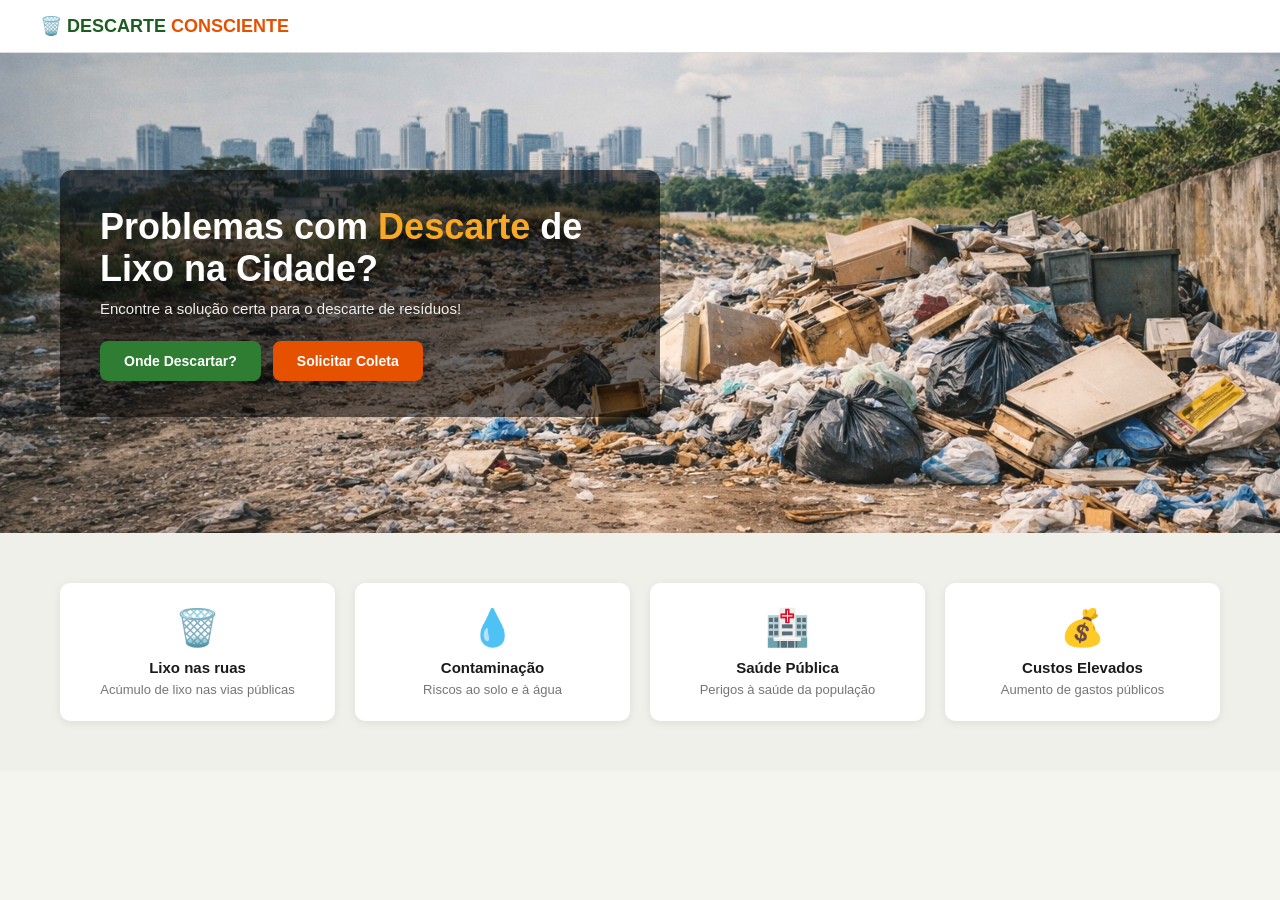
==== index.html @ e506c321 "FEAT01: criação da navbar, banner principal e cards da seção de problemas" ====
<!DOCTYPE html>
<html lang="pt-BR">
<head>
  <meta charset="UTF-8">
  <title>Descarte Consciente</title>
  <link rel="stylesheet" href="style.css">
</head>
<body>

  <nav>
    <a class="logo" href="index.html">🗑️ DESCARTE <span>CONSCIENTE</span></a>
  </nav>

  <div class="hero" id="inicio">
    <div class="hero-content">
      <h1>Problemas com <span>Descarte</span> de Lixo na Cidade?</h1>
      <p>Encontre a solução certa para o descarte de resíduos!</p>
      <div class="hero-buttons">
        <a href="#locais" class="btn-green">Onde Descartar?</a>
        <a href="#coleta" class="btn-orange">Solicitar Coleta</a>
      </div>
    </div>
  </div>


  <section style="background-color: #f0f0ea;" id="como-funciona">
    <div class="problems-grid">

      <div class="problem-card">
        <div class="icon">🗑️</div>
        <h3>Lixo nas ruas</h3>
        <p>Acúmulo de lixo nas vias públicas</p>
      </div>

      <div class="problem-card">
        <div class="icon">💧</div>
        <h3>Contaminação</h3>
        <p>Riscos ao solo e à água</p>
      </div>

      <div class="problem-card">
        <div class="icon">🏥</div>
        <h3>Saúde Pública</h3>
        <p>Perigos à saúde da população</p>
      </div>

      <div class="problem-card">
        <div class="icon">💰</div>
        <h3>Custos Elevados</h3>
        <p>Aumento de gastos públicos</p>
      </div>

    </div>
  </section>

</body>
---- style.css ----
/* ── GERAL ── */
body {
  font-family: Arial, sans-serif;
  margin: 0;
  padding: 0;
  background-color: #f5f5f0;
  color: #1a1a1a;
}

/* ── NAVEGAÇÃO ── */
nav {
  background-color: white;
  padding: 15px 40px;
  display: flex;
  align-items: center;
  justify-content: space-between;
  border-bottom: 1px solid #ddd;
}

.logo {
  font-weight: bold;
  font-size: 18px;
  color: #1b5e20;
  text-decoration: none;
}

.logo span {
  color: #e65100;
}

.hero {
  background-image: url('banner.png');
  background-size: cover;
  background-position: center;
  height: 480px;
  display: flex;
  align-items: center;
  padding: 0 60px;
}

.hero-content {
  background-color: rgba(0, 0, 0, 0.55);
  padding: 36px 40px;
  border-radius: 12px;
  max-width: 520px;
}

.hero-content h1 {
  color: white;
  font-size: 36px;
  margin: 0 0 10px 0;
}

.hero-content h1 span {
  color: #f9a825;
}

.hero-content p {
  color: #eee;
  font-size: 15px;
  margin: 0 0 24px 0;
}

.hero-buttons {
  display: flex;
  gap: 12px;
}

.btn-green {
  background-color: #2e7d32;
  color: white;
  padding: 12px 24px;
  border: none;
  border-radius: 8px;
  font-size: 14px;
  font-weight: bold;
  cursor: pointer;
  text-decoration: none;
}

.btn-green:hover {
  background-color: #1b5e20;
}

.btn-orange {
  background-color: #e65100;
  color: white;
  padding: 12px 24px;
  border: none;
  border-radius: 8px;
  font-size: 14px;
  font-weight: bold;
  cursor: pointer;
  text-decoration: none;
}

.btn-orange:hover {
  background-color: #bf360c;
}

section {
  padding: 50px 60px;
}

.section-title {
  font-size: 22px;
  font-weight: bold;
  color: #1b5e20;
  margin-bottom: 24px;
}

.problems-grid {
  display: flex;
  gap: 20px;
}

.problem-card {
  background-color: white;
  border-radius: 10px;
  padding: 24px 20px;
  text-align: center;
  flex: 1;
  box-shadow: 0 2px 8px rgba(0,0,0,0.08);
}

.problem-card .icon {
  font-size: 36px;
  margin-bottom: 10px;
}

.problem-card h3 {
  font-size: 15px;
  margin: 0 0 6px 0;
}

.problem-card p {
  font-size: 13px;
  color: #757575;
  margin: 0;
}
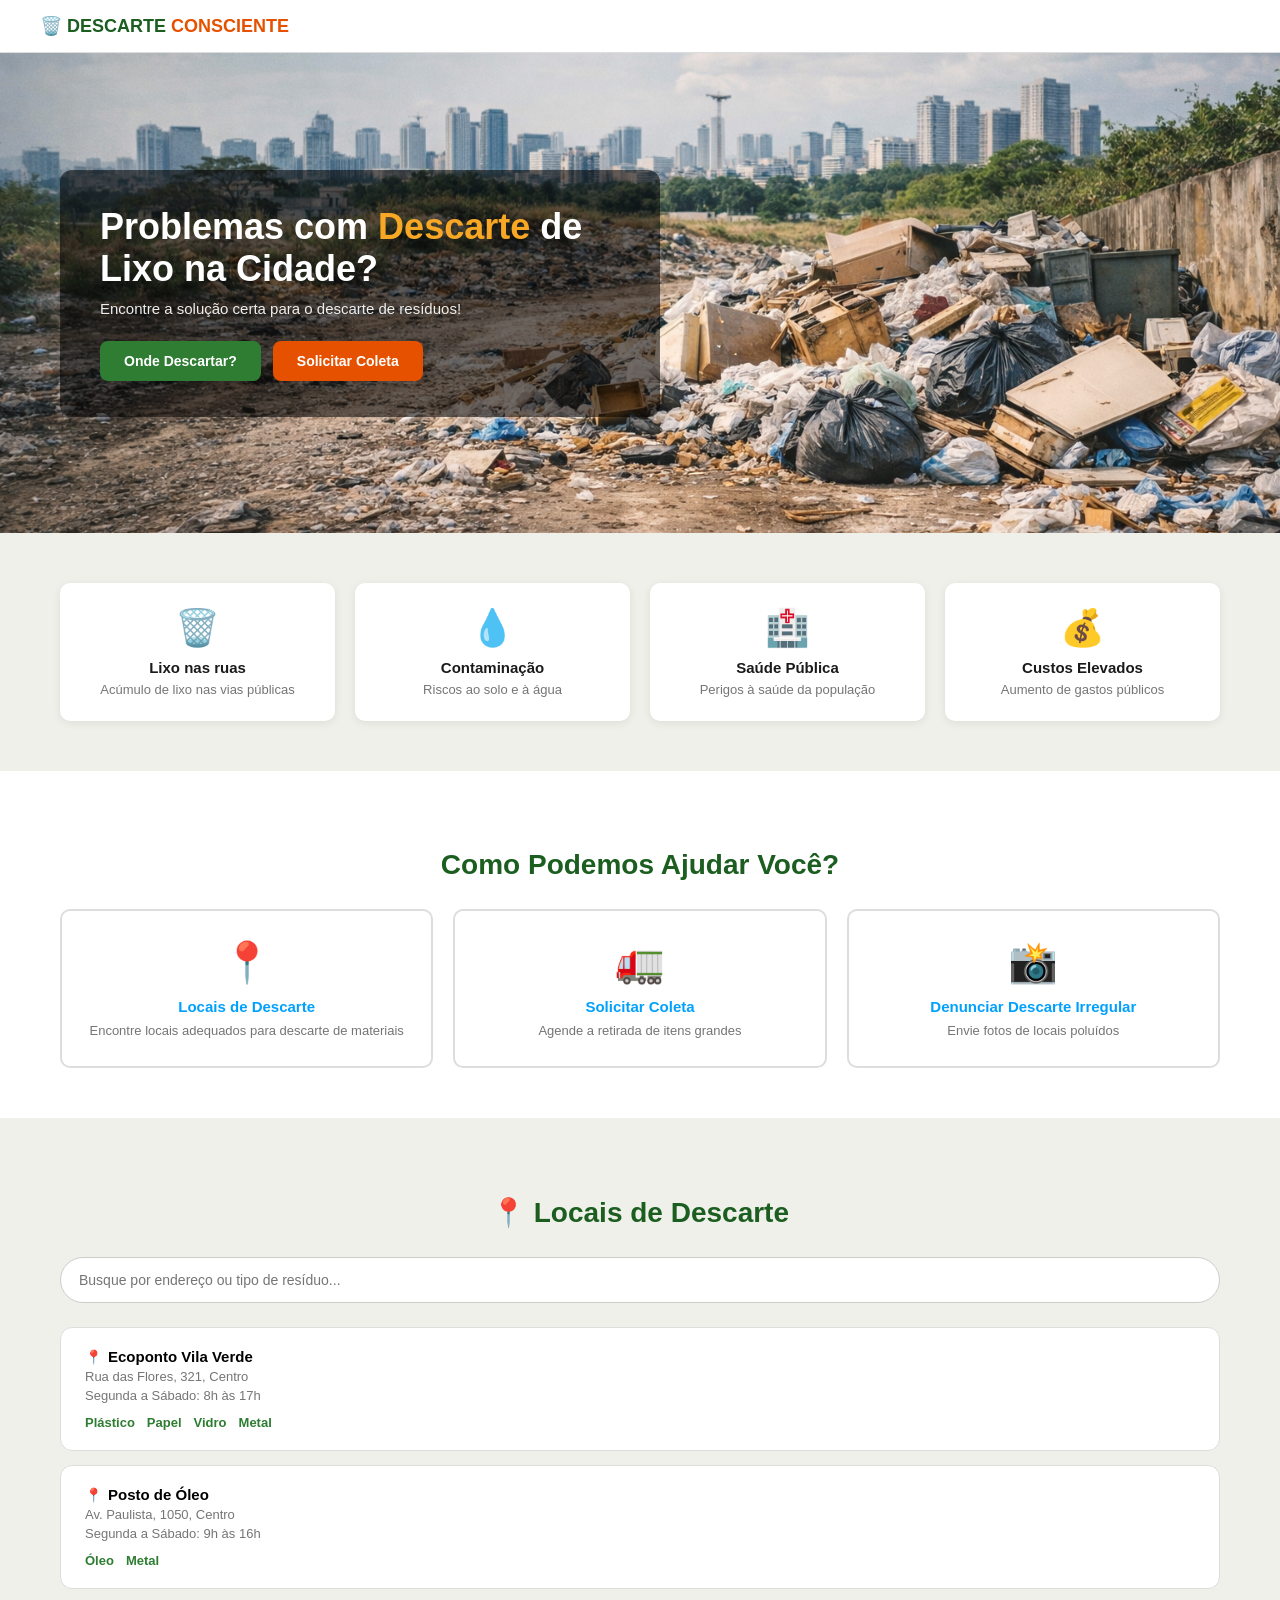
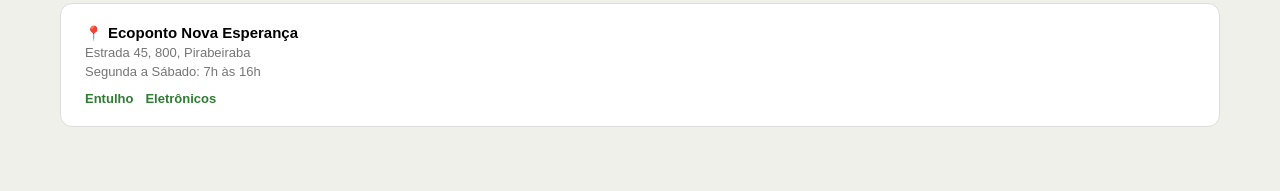
==== commit 249695c1: "FEAT02: adiciona seção de ajuda e lista de locais de descarte" ====
--- a/index.html
+++ b/index.html
@@ -53,4 +53,75 @@
     </div>
   </section>
 
+
+
+  <section class="help-section">
+    <p class="section-title" style="text-align:center;">Como Podemos Ajudar Você?</p>
+    <div class="help-grid">
+
+      <a href="#locais" class="help-card">
+        <div class="icon">📍</div>
+        <h3 class="green">Locais de Descarte</h3>
+        <p>Encontre locais adequados para descarte de materiais</p>
+      </a>
+
+      <a href="#coleta" class="help-card">
+        <div class="icon">🚛</div>
+        <h3 class="orange">Solicitar Coleta</h3>
+        <p>Agende a retirada de itens grandes</p>
+      </a>
+
+      <a href="#denuncia" class="help-card">
+        <div class="icon">📸</div>
+        <h3 class="orange">Denunciar Descarte Irregular</h3>
+        <p>Envie fotos de locais poluídos</p>
+      </a>
+
+    </div>
+  </section>
+
+<section class="locais-section" id="locais">
+  <p class="section-title">📍 Locais de Descarte</p>
+
+  <input
+    class="search-bar"
+    type="text"
+    placeholder="Busque por endereço ou tipo de resíduo..."
+    oninput="filtrarLocais(this.value)"
+  >
+
+  <div class="local-card">
+    <h4 class="local-nome">Ecoponto Vila Verde</h4>
+    <p class="address">Rua das Flores, 321, Centro</p>
+    <p class="horario">Segunda a Sábado: 8h às 17h</p>
+    <div class="tags">
+      <span class="tag">Plástico</span>
+      <span class="tag">Papel</span>
+      <span class="tag">Vidro</span>
+      <span class="tag">Metal</span>
+    </div>
+  </div>
+
+  <div class="local-card">
+    <h4 class="local-nome">Posto de Óleo</h4>
+    <p class="address">Av. Paulista, 1050, Centro</p>
+    <p class="horario">Segunda a Sábado: 9h às 16h</p>
+    <div class="tags">
+      <span class="tag">Óleo</span>
+      <span class="tag">Metal</span>
+    </div>
+  </div>
+
+  <div class="local-card">
+    <h4 class="local-nome">Ecoponto Nova Esperança</h4>
+    <p class="address">Estrada 45, 800, Pirabeiraba</p>
+    <p class="horario">Segunda a Sábado: 7h às 16h</p>
+    <div class="tags">
+      <span class="tag">Entulho</span>
+      <span class="tag">Eletrônicos</span>
+    </div>
+  </div>
+
+</section>
+
 </body>
--- a/style.css
+++ b/style.css
@@ -107,6 +107,7 @@
   font-weight: bold;
   color: #1b5e20;
   margin-bottom: 24px;
+  text-align: center;
 }
 
 .problems-grid {
@@ -137,4 +138,128 @@
   font-size: 13px;
   color: #757575;
   margin: 0;
+}
+
+.help-section {
+  background-color: white;
+}
+
+.help-section .section-title {
+  text-align: center;
+}
+
+.help-grid {
+  display: flex;
+  gap: 20px;
+}
+
+.help-card {
+  border: 2px solid #ddd;
+  border-radius: 10px;
+  padding: 28px 20px;
+  text-align: center;
+  flex: 1;
+  cursor: pointer;
+  text-decoration: none;
+  color: inherit;
+  display: block;
+}
+
+.help-card:hover {
+  border-color: #2e7d32;
+}
+
+.help-card .icon {
+  font-size: 40px;
+  margin-bottom: 12px;
+}
+
+.help-card h3 {
+  font-size: 15px;
+  margin: 0 0 8px 0;
+  color: #00a0fd;
+}
+
+
+.help-card p {
+  font-size: 13px;
+  color: #757575;
+  margin: 0;
+}
+
+
+
+
+.locais-section {
+  background-color: #f0f0ea;
+  padding: 50px 60px;
+}
+
+.section-title {
+  text-align: center;
+  font-size: 28px;
+  font-weight: bold;
+  color: #1b5e20;
+  margin-bottom: 28px;
+}
+
+.search-bar {
+  width: 100%;
+  padding: 14px 18px;
+  border: 1.5px solid #ccc;
+  border-radius: 30px;
+  font-size: 14px;
+  margin-bottom: 24px;
+  box-sizing: border-box;
+  background-color: white;
+}
+
+.local-card {
+  background-color: white;
+  border: 1.5px solid #ddd;
+  border-radius: 12px;
+  padding: 20px 24px;
+  margin-bottom: 14px;
+}
+
+.local-nome {
+  margin: 0 0 4px 0;
+  font-size: 15px;
+  font-weight: bold;
+  color: #000000;
+  display: flex;
+  align-items: center;
+  gap: 6px;
+}
+
+.local-nome::before {
+  content: "📍";
+  font-size: 14px;
+}
+
+.address {
+  font-size: 13px;
+  color: #757575;
+  margin: 0 0 4px 0;
+}
+
+.horario {
+  font-size: 13px;
+  color: #757575;
+  margin: 0 0 12px 0;
+}
+
+.tags {
+  display: flex;
+  gap: 12px;
+  flex-wrap: wrap;
+}
+
+.tag {
+  font-size: 13px;
+  font-weight: bold;
+  color: #2e7d32;
+  background: none;
+  padding: 0;
+  border-radius: 0;
 }
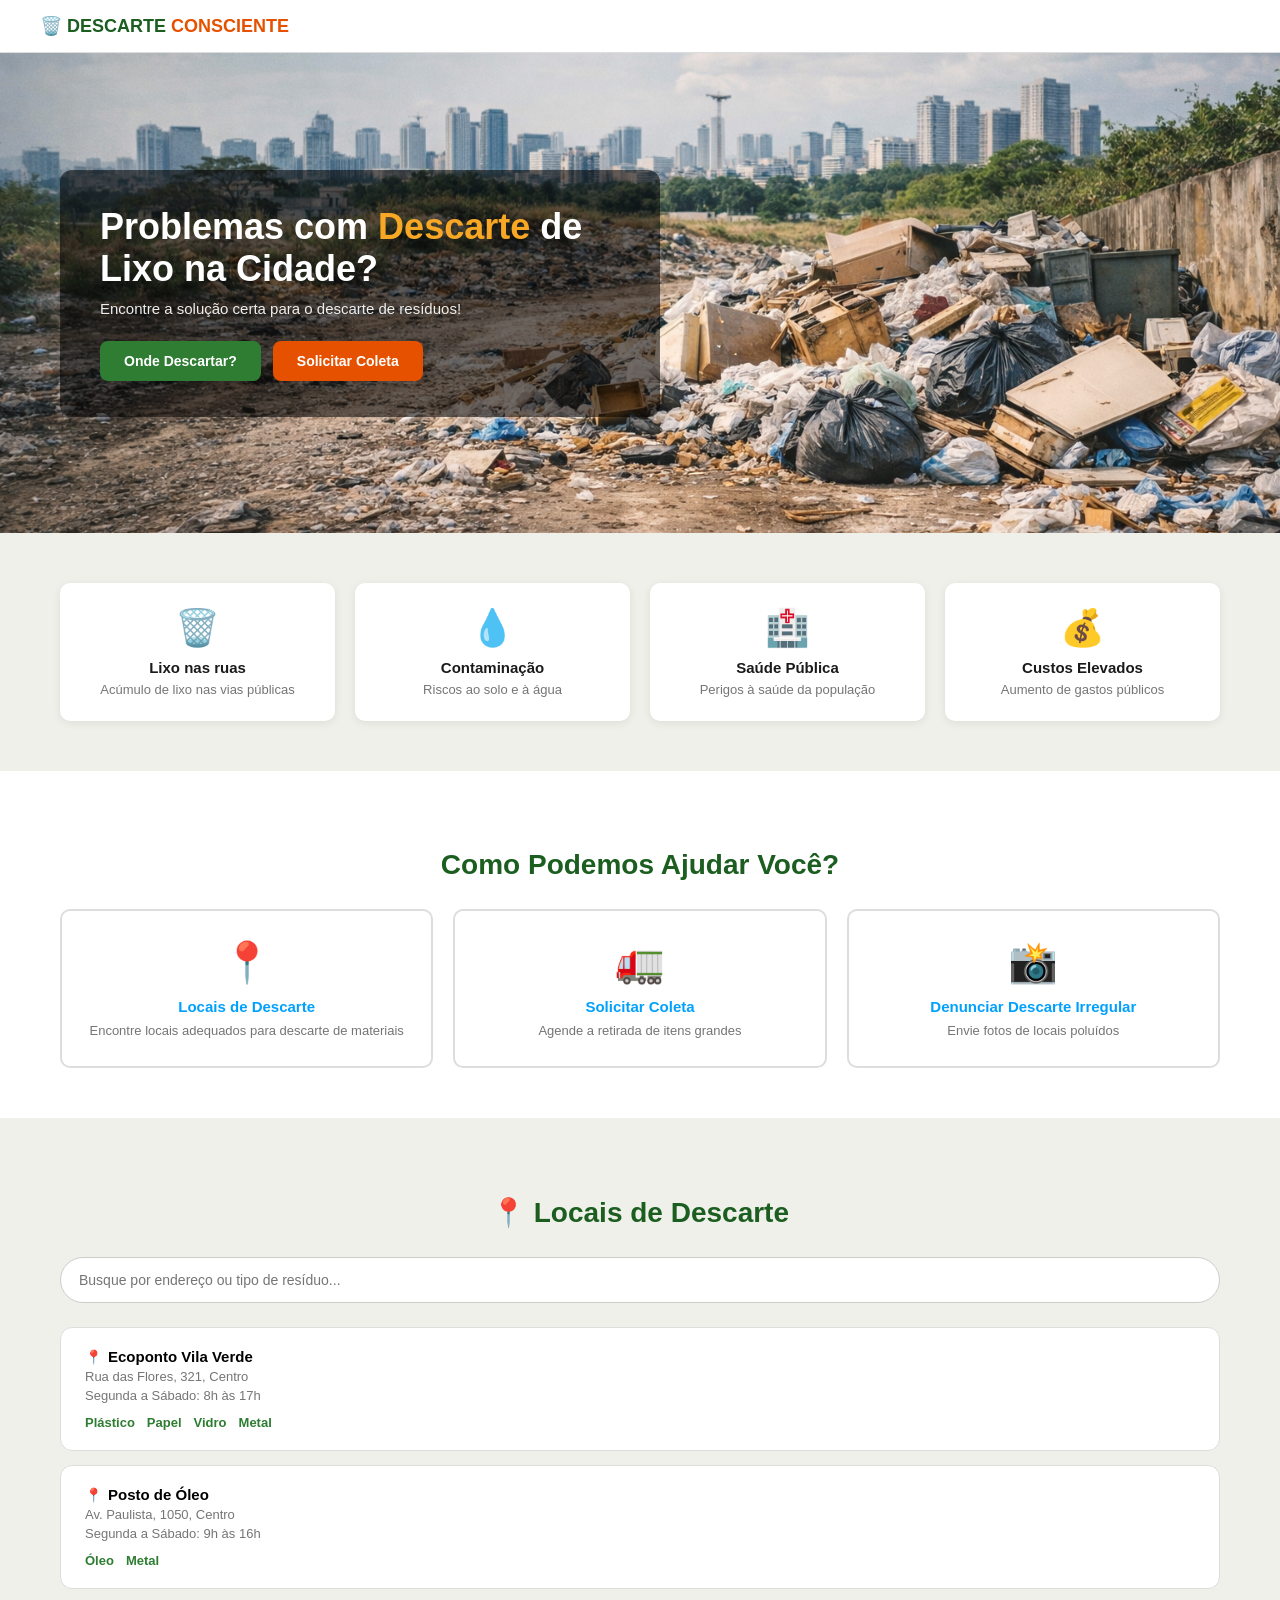
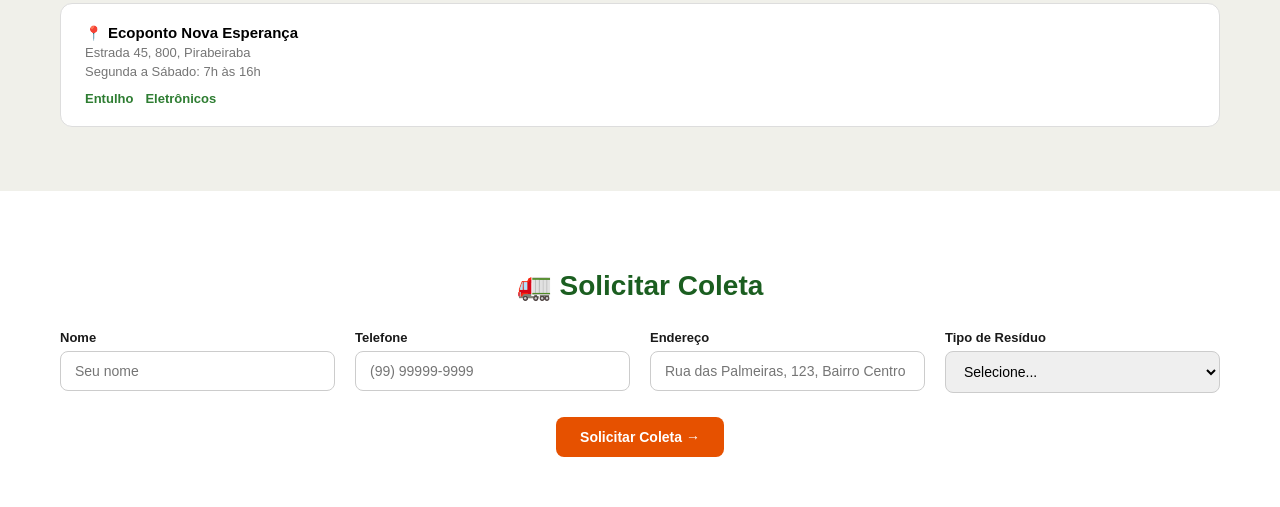
==== commit ba8a7f8f: "FEAT03: Adiciona seção de Solicitar Coleta" ====
--- a/index.html
+++ b/index.html
@@ -121,7 +121,40 @@
       <span class="tag">Eletrônicos</span>
     </div>
   </div>
-
 </section>
 
+<section class="coleta-section" id="coleta">
+    <p class="section-title">🚛 Solicitar Coleta</p>
+
+    <div class="form-grid">
+      <div class="form-group">
+        <label>Nome</label>
+        <input type="text" id="coleta-nome" placeholder="Seu nome">
+      </div>
+      <div class="form-group">
+        <label>Telefone</label>
+        <input type="tel" id="coleta-tel" placeholder="(99) 99999-9999">
+      </div>
+      <div class="form-group">
+        <label>Endereço</label>
+        <input type="text" id="coleta-endereco" placeholder="Rua das Palmeiras, 123, Bairro Centro">
+      </div>
+      <div class="form-group">
+        <label>Tipo de Resíduo</label>
+        <select id="coleta-tipo">
+          <option value="">Selecione...</option>
+          <option>Móveis</option>
+          <option>Eletrônicos</option>
+          <option>Entulho</option>
+          <option>Eletrodomésticos</option>
+          <option>Outros</option>
+        </select>
+      </div>
+    </div>
+
+    <div class="form-center">
+      <button class="btn-orange" onclick="enviarColeta()">Solicitar Coleta →</button>
+    </div>
+  </section>
+
 </body>
--- a/style.css
+++ b/style.css
@@ -262,4 +262,50 @@
   background: none;
   padding: 0;
   border-radius: 0;
-}+}
+
+.coleta-section {
+  background-color: white;
+}
+
+
+
+.form-grid {
+  display: flex;
+  gap: 20px;
+  flex-wrap: wrap;
+}
+
+.form-group {
+  display: flex;
+  flex-direction: column;
+  gap: 6px;
+  flex: 1;
+  min-width: 200px;
+}
+
+.form-group label {
+  font-size: 13px;
+  font-weight: bold;
+}
+
+.form-group input,
+.form-group select,
+.form-group textarea {
+  padding: 11px 14px;
+  border: 1.5px solid #ccc;
+  border-radius: 8px;
+  font-size: 14px;
+  font-family: Arial, sans-serif;
+}
+
+.form-group textarea {
+  resize: vertical;
+  min-height: 100px;
+}
+
+.form-center {
+  text-align: center;
+  margin-top: 24px;
+}
+
